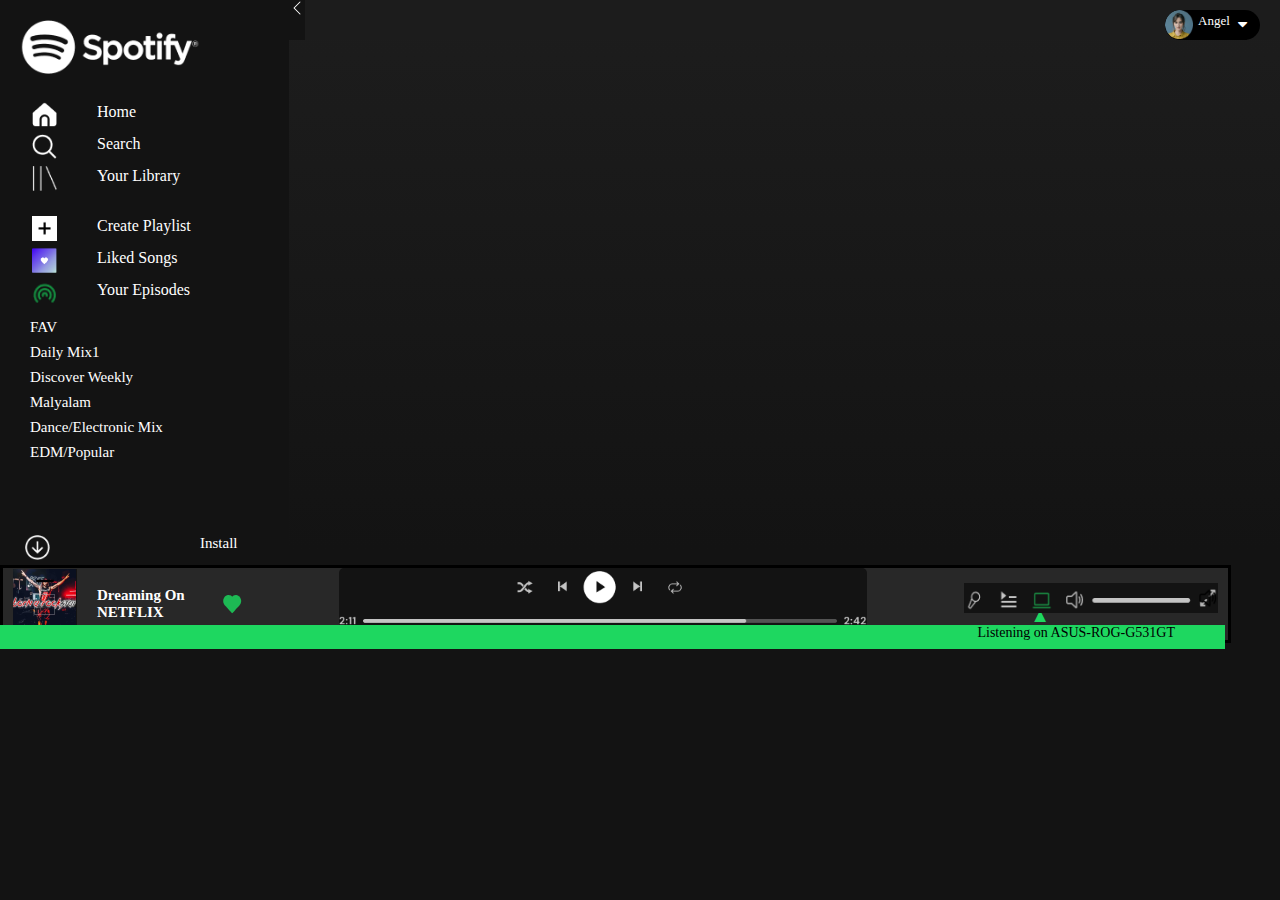
==== index.html @ 463833d1 "first push to spotify" ====
<!DOCTYPE html>
<html lang="en">
<head>
    <meta charset="UTF-8">
    <meta name="viewport" content="width=device-width, initial-scale=1.0">
    <title>Spotify-Clone</title>
    <!-- link css file -->
    <link rel="stylesheet" href="style.css">
     <!-- addbootstrap css cdn -->
     <link
     rel="stylesheet"
     href="https://cdn.jsdelivr.net/npm/bootstrap@4.1.3/dist/css/bootstrap.min.css"
     integrity="sha384-MCw98/SFnGE8fJT3GXwEOngsV7Zt27NXFoaoApmYm81iuXoPkFOJwJ8ERdknLPMO"
     crossorigin="anonymous"/>

   <!-- font awsome cdn -->
   <link rel="stylesheet" href="https://cdnjs.cloudflare.com/ajax/libs/font-awesome/4.7.0/css/font-awesome.min.css">
</head>
<body>

    <div class="spotify-dashboard">
      
        <div class="side-nav">
            <img class="logo" src="/assets/Spotify logo.png" width=180px; alt="Spotify-logo">
            <div class="section-1">
                <div class="home">
                    <img  src="assets/fi-ss-home.png" width=25px; height="25px" alt="home">
                    <p>Home</p>
                </div>
                <div class="search">
                    <img src="assets/fi-rs-search.png" width=25px; height="25px"alt="search">
                    <p>Search</p>
                </div>
                <div class="lib">
                    <img src="assets/library.png" width=25px; height="25px"alt="lib">
                    <p>Your Library</p>
                </div>
            </div>
            <div class="section-2">
              <div class="playlist">
                <img  src="assets/fi-ss-plus-small.png" width=25px; height="25px" alt="home">
                <p>Create Playlist</p>
            </div>
            <div class="liked-songs">
                <img src="assets/Group 2.png" width=25px; height="25px"alt="search">
                <p>Liked Songs</p>
            </div>
            <div class="epi">
                <img src="assets/gg_media-podcast.png" width=25px; height="25px"alt="lib">
                <p>Your Episodes</p>
            </div>
            </div>
            <div class="section-3">
              <ul>
                <li>FAV</li>
                <li>Daily Mix1</li>
                <li>Discover Weekly</li>
                <li>Malyalam</li>
                <li>Dance/Electronic Mix</li>
                <li>EDM/Popular</li>
              </ul>
              <!-- <img src="assets/install.png"> -->
              <!-- <img src="ass" alt=""> -->
            </div>
            <div class="install">
              <img height="25px" width="25px" src="assets/install.png">
              <p>Install</p>
            </div>
        </div>
        <div class="main">
               <div class="header-main">
                <div class="circle">
                  <svg xmlns="http://www.w3.org/2000/svg" width="16" height="16" fill="currentColor" background-color="white"class="bi bi-chevron-left" viewBox="0 0 16 16">
                    <path d="M11.354 1.646a.5.5 0 0 1 0 .708L5.707 8l5.647 5.646a.5.5 0 0 1-.708.708l-6-6a.5.5 0 0 1 0-.708l6-6a.5.5 0 0 1 .708 0z"/>
                  </svg>
                </div> 
                 <div class="Angel" style="overflow: hidden;background-color: black;width:95px;
                height:30px;margin-right:20px;margin-top:10px;border-radius:50px;">
                
                  <img src="assets/face.png" alt="face" width=28px height=29px; style="background-color: black;">
                  <p class="text">Angel</p>
  
                    <i class="fa fa-caret-down" aria-hidden="true" style="margin-top:6px;margin-left:8px;background-color: black;"></i>
              </div> 
        </div>
    </div>
    <div class="play-music">
      <div class="sec-1">
        <img clas="dream" src="assets/Dream (1).png">
          <p class="dreamp">Dreaming On NETFLIX</p>
          <img src="assets/bx_bxs-heart.png" alt="heart" style="background-color: #282828;">
      </div>
       <span style='font-size:20px; background-color:  #282828;
        right:178px;top:36px;position: absolute;color: #1ED760;'>&#9650;</span> 
        
            <img class="music" src="assets/Dream (2).png"  height="60px;">
            <img class="sound" src="assets/Right options.png" height="30px" alt="sound">
    </div>
    
    <footer class="footer">
      <p class="footer-para">Listening on ASUS-ROG-G531GT</p>
    </footer>

    <!-- bootstrap js cdn -->
    <script
      src="https://code.jquery.com/jquery-3.3.1.slim.min.js"
      integrity="sha384-q8i/X+965DzO0rT7abK41JStQIAqVgRVzpbzo5smXKp4YfRvH+8abtTE1Pi6jizo"
      crossorigin="anonymous"
    ></script>
    <script
      src="https://cdn.jsdelivr.net/npm/popper.js@1.14.3/dist/umd/popper.min.js"
      integrity="sha384-ZMP7rVo3mIykV+2+9J3UJ46jBk0WLaUAdn689aCwoqbBJiSnjAK/l8WvCWPIPm49"
      crossorigin="anonymous"
    ></script>
    <script
      src="https://cdn.jsdelivr.net/npm/bootstrap@4.1.3/dist/js/bootstrap.min.js"
      integrity="sha384-ChfqqxuZUCnJSK3+MXmPNIyE6ZbWh2IMqE241rYiqJxyMiZ6OW/JmZQ5stwEULTy"
      crossorigin="anonymous"
    ></script>
</body>
</html>
---- style.css ----
* {
  padding: 0px;
  margin: 0px;
  background-color: #131313;
}
.spotify-dashboard {
  display: flex;
}
.side-nav {
  width: 350px;
  height: 550px;
  background-color: black;
}
.main {
  width: 1200px;
  left: 371px;
  background-image: linear-gradient(#1d1d1d, #131313);
  height: 550px;
  color: white;
}
.play-music {
  top: 565px;
  position: absolute;
  width: 1225px;
  height: 72px;
  border-width: 0px, 0px, 0px, 0px;
  border-style: solid;
  background-color: #282828;
  display: flex;
  justify-content: space-between;
}
.footer {
  width: 1225px;
  height: 24px;
  background-color: #1ed760;
  display: flex;
  position: absolute;
  top: 625px;
  flex-wrap: wrap;
}
.side-nav {
  background-color: #131313;
}
.logo {
  margin: 20px;
}
/* .section-1{
   display: flex;
   flex-direction:row ;
   justify-content: start;
   align-items: center;
   flex-wrap:wrap;
}   */
.section-1 {
  line-height: 20px;
}
.home {
  margin: 0px 25px 0px 22px;
  padding: 4px 2px 0px 10px;
  display: flex;
  justify-content: start;
  color: white;
}
.home:hover > img {
  background-color: #282828;
}
.home:hover > p {
  background-color: #282828;
  text-decoration: none;
}
.home:hover {
  background-color: #282828;
  border-radius: 10px;
}

.home > img {
  margin-right: 40px;
}
.search {
  margin: 2px 25px 0px 22px;
  padding: 5px 2px 0px 10px;
  display: flex;
  justify-content: start;
  color: white;
}

.search > img {
  margin-right: 40px;
}
.search:hover > img {
  background-color: #282828;
}
.search:hover > p {
  background-color: #282828;
}
.search:hover {
  background-color: #282828;
  border-radius: 10px;
}
.lib {
  margin: 2px 25px 0px 22px;
  padding: 5px 2px 0px 10px;
  display: flex;
  justify-content: start;
  color: white;
}
.lib > img {
  margin-right: 40px;
}
.lib:hover > img {
  background-color: #282828;
}
.lib:hover > p {
  background-color: #282828;
}
.lib:hover {
  background-color: #282828;
  border-radius: 10px;
}

/* second grp i.e section-2 */
.section-2 {
  margin-top: 20px;
  line-height: 20px;
}
.playlist {
  margin: 2px 25px 0px 22px;
  padding: 5px 2px 0px 10px;
  display: flex;
  justify-content: start;
  color: white;
}
.playlist:hover > img {
  background-color: #282828;
  background-color: white;
}
.playlist:hover > p {
  background-color: #282828;
  text-decoration: none;
}
.playlist:hover {
  background-color: #282828;
  border-radius: 10px;
}

.playlist > img {
  margin-right: 40px;
  background-color: white;
}
.liked-songs {
  margin: 2px 25px 0px 22px;
  padding: 5px 2px 0px 10px;
  display: flex;
  justify-content: start;
  color: white;
}

.liked-songs > img {
  margin-right: 40px;
}
.liked-songs:hover > img {
  background-color: #282828;
  background-color: white;
  color: white;
}
.liked-songs:hover > p {
  background-color: #282828;
}
.liked-songs:hover {
  background-color: #282828;
  border-radius: 10px;
}
.epi {
  margin: 2px 25px 0px 22px;
  padding: 5px 2px 0px 10px;
  display: flex;
  justify-content: start;
  color: white;
}
.epi > img {
  margin-right: 40px;
}
.epi:hover > img {
  background-color: #282828;
}
.epi:hover > p {
  background-color: #282828;
}
.epi:hover {
  background-color: #282828;
  border-radius: 10px;
}
/* third grp i.e section-3 */
.section-3 {
  color: white;
  margin-left: 30px;
  margin-top: 10px;
  font-size: 15px;
}
.section-3 > ul > li {
  list-style-type: none;
  line-height: 25px !important;
}
/* install section */
.install {
  position: absolute;
  top: 535px;
  left: 25px;
  display: flex;
  /* align-items: center;  */
  display: flex;
  color: white;
  font-size: 15px;
}
.install > img {
  margin-right: 150px;
}
.sec-1 {
  display: flex;
  align-items: center;
  color: white;
  padding: 10px;
  background-color: #282828;
  width: 250px;
}
.sec-1 > img {
  margin-right: 20px;
}
.dreamp {
  background-color: #282828;
  font-size: 15px;
  font-weight: 600;
}

.footer-para {
  background-color: #1ed760;
  margin-right: 50px;
  position: absolute;
  right: 0px;
  font-weight: 500;
  font-size: 14px;
}
.music {
  position: relative;
  /* display: flex;
    align-items: center;
    justify-content: center; */
  right: 20px;
  border-radius: 5px;
}
.sound {
  position: relative;
  right: 10px;
  top: 15px;
}
.header-main {
  background-color: #1c1c1c;
  display: flex;
  flex-wrap: wrap;
  justify-content: space-between;
}
/* .circle {
  background-color: aliceblue;
  border-radius: 50%;
  width: 25px;
  height: 25px;
} */
.Angel {
  display: flex;
}
.Angel > p {
  background-color: black;
  font-size: 13px;
  margin-top: 3px;
  margin-left: 5px;
  font-weight: 500;
}
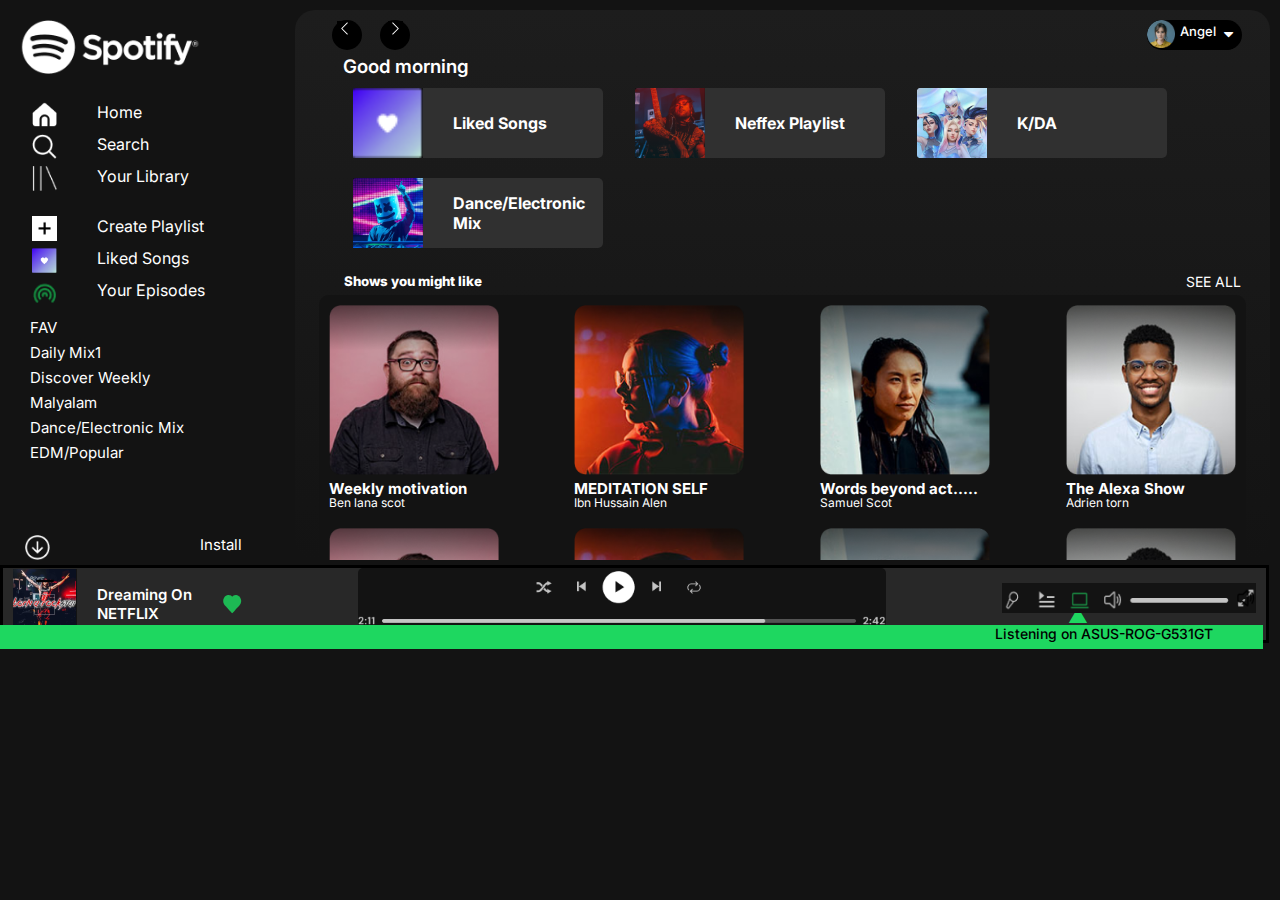
==== commit d56a8a24: "1st screen" ====
--- a/index.html
+++ b/index.html
@@ -69,19 +69,95 @@
         </div>
         <div class="main">
                <div class="header-main">
-                <div class="circle">
-                  <svg xmlns="http://www.w3.org/2000/svg" width="16" height="16" fill="currentColor" background-color="white"class="bi bi-chevron-left" viewBox="0 0 16 16">
-                    <path d="M11.354 1.646a.5.5 0 0 1 0 .708L5.707 8l5.647 5.646a.5.5 0 0 1-.708.708l-6-6a.5.5 0 0 1 0-.708l6-6a.5.5 0 0 1 .708 0z"/>
+                <div class="left-circle">
+                  <svg xmlns="http://www.w3.org/2000/svg" width="15" height="15" fill="currentColor" class="bi bi-chevron-left" viewBox="0 0 16 16">
+                    <path 
+                     d="M11.354 1.646a.5.5 0 0 1 0 .708L5.707 8l5.647 5.646a.5.5 0 0 1-.708.708l-6-6a.5.5 0 0 1 0-.708l6-6a.5.5 0 0 1 .708 0z"/>
                   </svg>
                 </div> 
-                 <div class="Angel" style="overflow: hidden;background-color: black;width:95px;
-                height:30px;margin-right:20px;margin-top:10px;border-radius:50px;">
-                
-                  <img src="assets/face.png" alt="face" width=28px height=29px; style="background-color: black;">
+                <div class="right-circle">
+                  <svg xmlns="http://www.w3.org/2000/svg" width="15" height="15" fill="currentColor" class="bi bi-chevron-right" viewBox="0 0 16 16">
+                    <path fill-rule="evenodd" d="M4.646 1.646a.5.5 0 0 1 .708 0l6 6a.5.5 0 0 1 0 .708l-6 6a.5.5 0 0 1-.708-.708L10.293 8 4.646 2.354a.5.5 0 0 1 0-.708z"/>
+                  </svg>
+                </div> 
+                 <div class="Angel" >
+                  <img src="assets/face.png" alt="face" width=28px height=28px; style="background-color: black;">
                   <p class="text">Angel</p>
-  
-                    <i class="fa fa-caret-down" aria-hidden="true" style="margin-top:6px;margin-left:8px;background-color: black;"></i>
+                  <i class="fa fa-caret-down" aria-hidden="true" style="margin-top:6px;margin-left:8px;background-color: black;"></i>
               </div> 
+        </div>
+        <!-- playslist area -->
+        <div class="recom-songs">
+            <h3 style="font-weight: 600;background: none;">Good morning</h3>
+            <div class="rec-card">
+              <div class="song card1">
+                <img src="assets/Group 2.png" height="70px" alt="heart">
+                <p class="psong">Liked Songs</p>
+              </div>
+              <div class="song card2">
+                <img src="assets/nefex.png" height="70px" alt="heart">
+                <p class="psong">Neffex Playlist</p>
+              </div>
+              <div class="song card3">
+                <img src="assets/Group 1.png" height="70px" alt="heart">
+                <p class="psong">K/DA</p>
+              </div>
+              <div class="song card4">
+                <img src="assets/dance.png" height="70px" alt="heart">
+                <p class="psong">Dance/Electronic<br>Mix</p>
+               
+              </div>
+            </div>
+        </div>
+         
+        <div class="shows">
+          <div class="shows-header">
+            <h5>Shows you might like</h5>
+            <p>SEE ALL</p>
+        </div>
+          <div class="shows-you-might-like">
+              <div class="showcards">
+                    <img src="assets/artist.png" height="170px">
+                    <h6>Weekly motivation</h6>
+                    <p>Ben lana scot</p>
+              </div>
+              <div class="showcards" >
+                <img src="assets/artsist2.png" height="170px">
+                <h6>MEDITATION SELF</h6>
+                <p>Ibn Hussain Alen</p>
+          </div>
+          <div class="showcards" >
+            <img src="assets/artist3.png" height="170px">
+            <h6>Words beyond act.....</h6>
+            <p>Samuel Scot</p>
+      </div>
+      <div class="showcards">
+        <img src="assets/artist 4.png"  height="170px">
+        <h6>The Alexa Show</h6>
+        <p>Adrien torn</p>
+  </div>
+  <div class="showcards">
+    <img src="assets/artist.png" height="170px">
+    <h6>Weekly motivation</h6>
+    <p>Ben lana scot</p>
+</div>
+<div class="showcards" >
+<img src="assets/artsist2.png" height="170px">
+<h6>MEDITATION SELF</h6>
+<p>Ibn Hussain Alen</p>
+</div>
+<div class="showcards" >
+<img src="assets/artist3.png" height="170px">
+<h6>Words beyond act.....</h6>
+<p>Samuel Scot</p>
+</div>
+<div class="showcards">
+<img src="assets/artist 4.png"  height="170px">
+<h6>The Alexa Show</h6>
+<p>Adrien torn</p>
+</div>
+          </div>
+
         </div>
     </div>
     <div class="play-music">
--- a/style.css
+++ b/style.css
@@ -1,7 +1,11 @@
+
+  @import url('https://fonts.googleapis.com/css2?family=Inter:wght@100;400;600;700&display=swap');
+
 * {
   padding: 0px;
   margin: 0px;
   background-color: #131313;
+  font-family: 'Inter', sans-serif;
 }
 .spotify-dashboard {
   display: flex;
@@ -17,11 +21,18 @@
   background-image: linear-gradient(#1d1d1d, #131313);
   height: 550px;
   color: white;
+  display: flex;
+  justify-content: start;
+  flex-direction: column;
+  align-items: center;
+  margin:10px;
+  border-radius: 20px;
+  
 }
 .play-music {
   top: 565px;
   position: absolute;
-  width: 1225px;
+  width: 1263px;
   height: 72px;
   border-width: 0px, 0px, 0px, 0px;
   border-style: solid;
@@ -30,7 +41,7 @@
   justify-content: space-between;
 }
 .footer {
-  width: 1225px;
+  width: 1263px;
   height: 24px;
   background-color: #1ed760;
   display: flex;
@@ -132,7 +143,7 @@
 }
 .playlist:hover > img {
   background-color: #282828;
-  background-color: white;
+   background-color: white; 
 }
 .playlist:hover > p {
   background-color: #282828;
@@ -256,17 +267,25 @@
 .header-main {
   background-color: #1c1c1c;
   display: flex;
-  flex-wrap: wrap;
-  justify-content: space-between;
-}
-/* .circle {
-  background-color: aliceblue;
+  justify-content: space-between; 
+    flex-direction: row; 
+  align-items: center; 
+  
+    
+}
+ .left-circle {
+  background-color:  black;
   border-radius: 50%;
-  width: 25px;
-  height: 25px;
-} */
+  width: 30px;
+  height: 30px;
+  margin-top:10px;
+  margin-left:-450px;
+  cursor: pointer;
+} 
 .Angel {
   display: flex;
+  overflow: hidden;background-color: black;width:95px;height:30px;
+  margin-right:-460px;margin-top:10px;border-radius:50px;
 }
 .Angel > p {
   background-color: black;
@@ -274,4 +293,176 @@
   margin-top: 3px;
   margin-left: 5px;
   font-weight: 500;
-}
+  
+}
+.bi-chevron-left{
+   background-color:  black;
+   margin-left:5px;
+}
+.right-circle{
+    background-color:  black;
+    border-radius: 50%;
+    width: 30px;
+    height: 30px;
+    margin-top:10px;
+    margin-right:720px; 
+    cursor: pointer;
+}
+.bi-chevron-right{
+    background-color:  black;
+    margin-left:8px;
+ }
+
+/* suggestion di */
+.recom-songs{
+    display: flex;
+    width:90%;
+    background:none;
+    align-items: flex-start;
+    margin: 5px;
+    flex-wrap: wrap;
+}
+.rec-card{
+    display: flex;
+    justify-content: space-between;
+    align-items: center;
+    width: 95%;
+    flex-wrap: wrap;
+    flex-direction: row;
+    background:none;
+
+}
+.song{
+    display: flex;
+     align-items: center; 
+    justify-content: start;
+    flex-direction: row;
+    width: 250px;
+    height: 70px;
+    margin:10px;
+    background: rgb(48, 48, 48);
+    border-radius: 5px;
+   
+    
+}
+.psong{
+    margin:30px;
+    font-weight: 700;
+    background: rgb(48, 48, 48);
+}
+.song:hover{
+    border-radius: 10px;;
+    transition: all 1s ease;
+    color:aqua;
+    overflow: hidden;
+    background-color: black;;
+    box-shadow: 0px 0px 0px 3px rgba(37,207,207,0.75);
+    -webkit-box-shadow: 0px 0px 0px 3px rgba(37,207,207,0.75);
+    -moz-box-shadow: 0px 0px 0px 3px rgba(37,207,207,0.75);
+}
+.song:hover > .psong{
+    background-color: black;
+    transition: all 1s ease;
+    color:aqua;
+    overflow: hidden;
+}
+.shows{
+    width:95%;
+    margin-top:5px ;
+    background:none;
+    overflow-y: auto;
+    overflow-x:hidden; 
+}
+.shows-header{
+     display: flex; 
+    margin:5px;
+    justify-content: space-between;
+    background:none;
+   
+}
+.shows-header>h5{
+    font-weight: 800;
+    background: none;
+    margin-left:20px;
+   
+}
+.shows-header>p{
+    background: none;
+    font-size: 14px;
+    
+}
+.shows-you-might-like{
+    /* width: 90%; */
+    display: flex;
+    flex-direction: row;
+    flex-wrap: wrap; 
+    justify-content:space-between;
+    align-items: center;
+    margin-top: 0px;
+     /* gap: 15px;
+    margin-left: 15px; */
+    overflow-y: auto;
+    border-radius: 10px;
+}
+.showcards{
+    margin:10px 10px 10px 10px;
+}
+.showcards>p{
+  line-height: 10px;
+  font-size: 12px;
+}
+.showcards>h6{
+  font-weight: 700;
+  font-size: 15px;
+}
+.showcards:hover{
+  border-radius: 10px;;
+  transition: all 1s ease;
+  color:aqua;
+  overflow: hidden;
+  background-color: black;;
+  box-shadow: 0px 0px 0px 3px rgba(37,207,207,0.75);
+  -webkit-box-shadow: 0px 0px 0px 3px rgba(37,207,207,0.75);
+  -moz-box-shadow: 0px 0px 0px 3px rgba(37,207,207,0.75);
+}
+/* width */
+::-webkit-scrollbar {
+  width: 10px;
+}
+/* Track */
+::-webkit-scrollbar-track {
+  box-shadow: inset 0 0 5px grey; 
+  border-radius: 10px;
+}
+ 
+/* Handle */
+::-webkit-scrollbar-thumb {
+  background: black; 
+  border-radius: 10px;
+}
+
+/* Handle on hover */
+::-webkit-scrollbar-thumb:hover {
+  background: black; 
+}
+
+
+
+
+
+
+
+
+
+
+
+
+
+
+
+
+
+
+
+
+
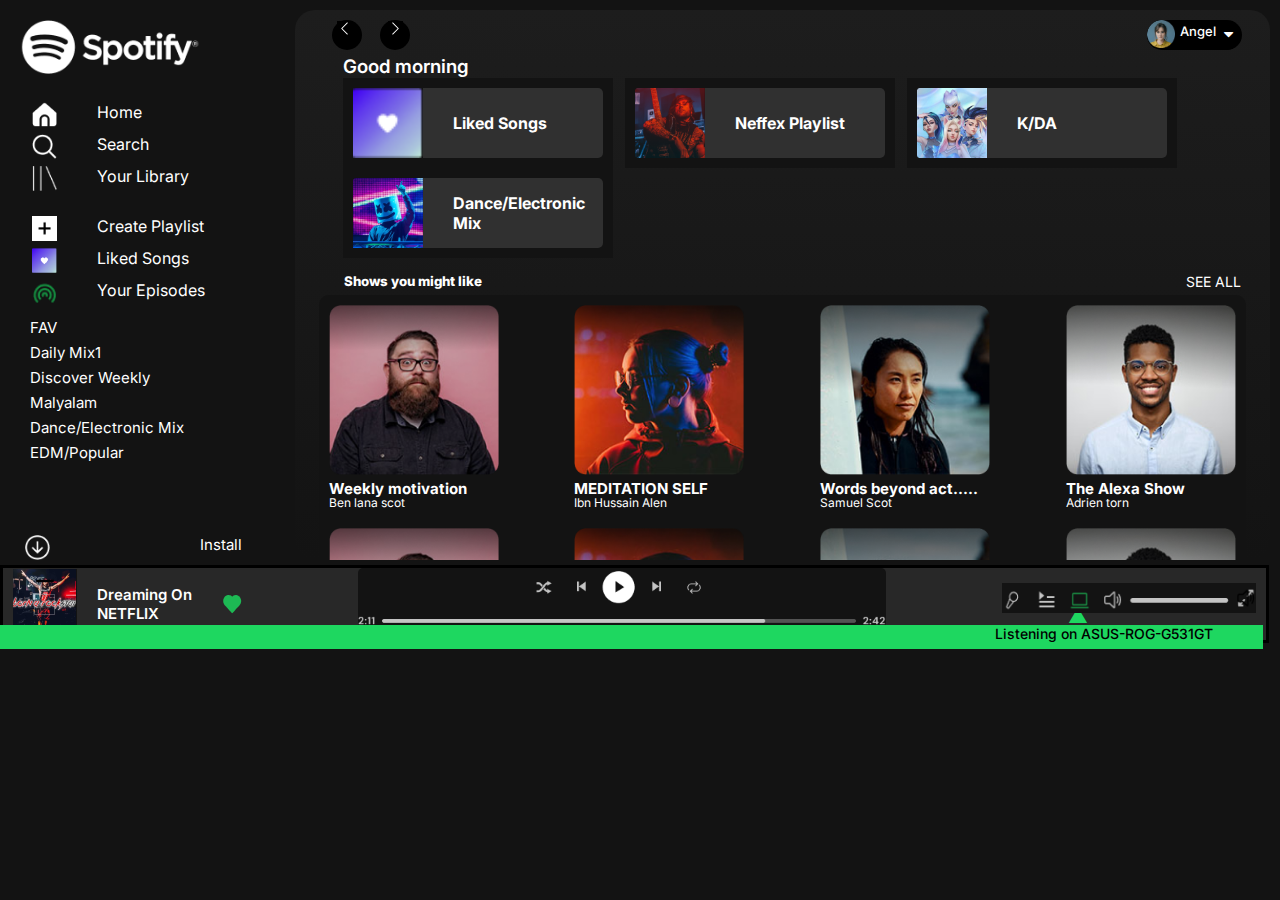
==== commit dc306a9d: "spotify-code" ====
--- a/index.html
+++ b/index.html
@@ -42,7 +42,7 @@
                 <p>Create Playlist</p>
             </div>
             <div class="liked-songs">
-                <img src="assets/Group 2.png" width=25px; height="25px"alt="search">
+               <img src="assets/Group 2.png" width=25px; height="25px"alt="search">
                 <p>Liked Songs</p>
             </div>
             <div class="epi">
@@ -90,23 +90,23 @@
         <div class="recom-songs">
             <h3 style="font-weight: 600;background: none;">Good morning</h3>
             <div class="rec-card">
-              <div class="song card1">
+              <a href="index2.html" style="color: white;text-decoration: none;"> <div class="song card1">
                 <img src="assets/Group 2.png" height="70px" alt="heart">
                 <p class="psong">Liked Songs</p>
-              </div>
-              <div class="song card2">
+              </div></a>
+              <a href="index2.html" style="color: white;text-decoration: none;"> <div class="song card2">
                 <img src="assets/nefex.png" height="70px" alt="heart">
                 <p class="psong">Neffex Playlist</p>
-              </div>
-              <div class="song card3">
+              </div></a>
+              <a href="index2.html" style="color: white;text-decoration: none;">  <div class="song card3">
                 <img src="assets/Group 1.png" height="70px" alt="heart">
                 <p class="psong">K/DA</p>
-              </div>
-              <div class="song card4">
+              </div></a>
+              <a href="index2.html" style="color: white;text-decoration: none;">  <div class="song card4">
                 <img src="assets/dance.png" height="70px" alt="heart">
                 <p class="psong">Dance/Electronic<br>Mix</p>
                
-              </div>
+              </div></a>
             </div>
         </div>
          
